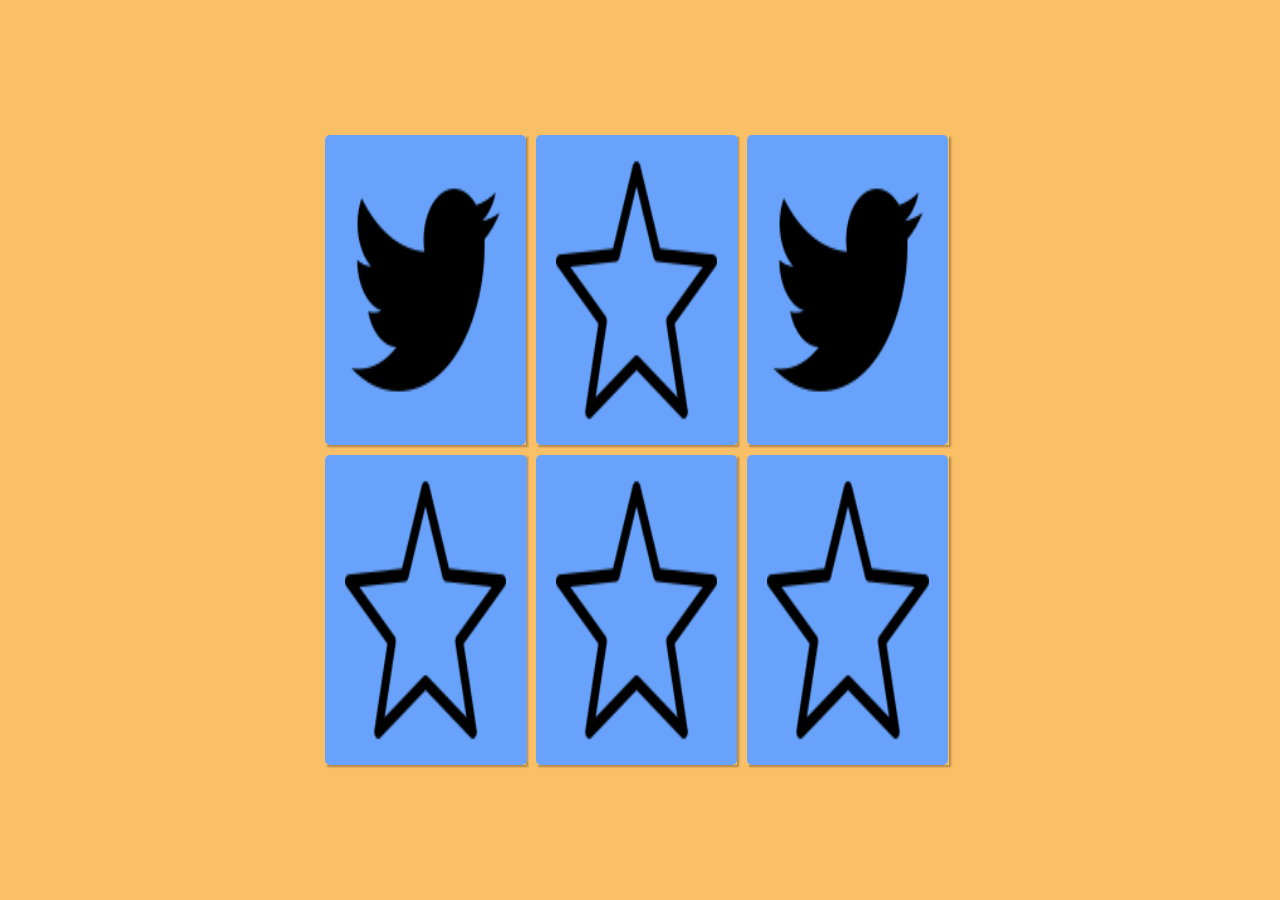
==== game1.html @ 06569187 "first commit" ====
<!DOCTYPE html>
<html lang="en">
  <head>
    <meta charset="UTF-8" />
    <meta http-equiv="X-UA-Compatible" content="IE=edge" />
    <meta name="viewport" content="width=device-width, initial-scale=1.0" />
    <link rel="stylesheet" href="./CSS/reset.css" />
    <link rel="stylesheet" href="./CSS/style.css" />
    <link rel="stylesheet" href="./CSS/game1.css" />
    <title>Memory game easy</title>
  </head>
  <body>
    <section class="memory_game">
      <div class="memory_card" data-framework="n1">
        <img class="front" src="./Images/img_1.png" alt="image_1" />
        <img class="back" src="./Images/img_twitter.png" alt="image_star" />
      </div>
      <div class="memory_card" data-framework="n1">
        <img class="front" src="./Images/img_1.png" alt="image_1" />
        <img class="back" src="./Images/img_twitter.png" alt="image_star" />
      </div>
      <div class="memory_card" data-framework="n2">
        <img class="front" src="./Images/img_2.png" alt="image_2" />
        <img class="back" src="./Images/img_star.png" alt="image_star" />
      </div>
      <div class="memory_card" data-framework="n2">
        <img class="front" src="./Images/img_2.png" alt="image_2" />
        <img class="back" src="./Images/img_star.png" alt="image_star" />
      </div>
      <div class="memory_card" data-framework="n3">
        <img class="front" src="./Images/img_3.png" alt="image_3" />
        <img class="back" src="./Images/img_star.png" alt="image_star" />
      </div>
      <div class="memory_card" data-framework="n3">
        <img class="front" src="./Images/img_3.png" alt="image_3" />
        <img class="back" src="./Images/img_star.png" alt="image_star" />
      </div>
    </section>

    <script src="./JavaScript/jquery-3.6.0.min.js"></script>
    <script src="./JavaScript/script.js"></script>
  </body>
</html>
---- CSS/style.css ----
* {
  padding: 0;
  margin: 0;
  box-sizing: border-box;
}

body {
  height: 100vh;
  display: flex;
}

.memory_game {
  width: 640px;
  height: 640px;
  margin: auto;
  display: flex;
  flex-wrap: wrap;
  perspective: 1000px;
}

.memory_card {
  margin: 5px;
  position: relative;
  box-shadow: 2px 2px 2px rgba(0, 0, 0, 0.3);
  transform: scale(1);
  transform-style: preserve-3d;
  transition: 0.7s;
}

.memory_card:active {
  transform: scale(0.95);
  transition: 0.1s;
}

.front {
  transform: rotateY(180deg);
}

.front,
.back {
  width: 100%;
  height: 100%;
  padding: 20px;
  position: absolute;
  border-radius: 5px;
  backface-visibility: hidden;
}

.flip {
  transform: rotateY(180deg);
}
---- CSS/game1.css ----
body {
  background: #fac068;
}

.memory_card {
  width: calc(33% - 10px);
  height: calc(50% - 10px);
}

.front,
.back {
  background: #68A2FA;
}
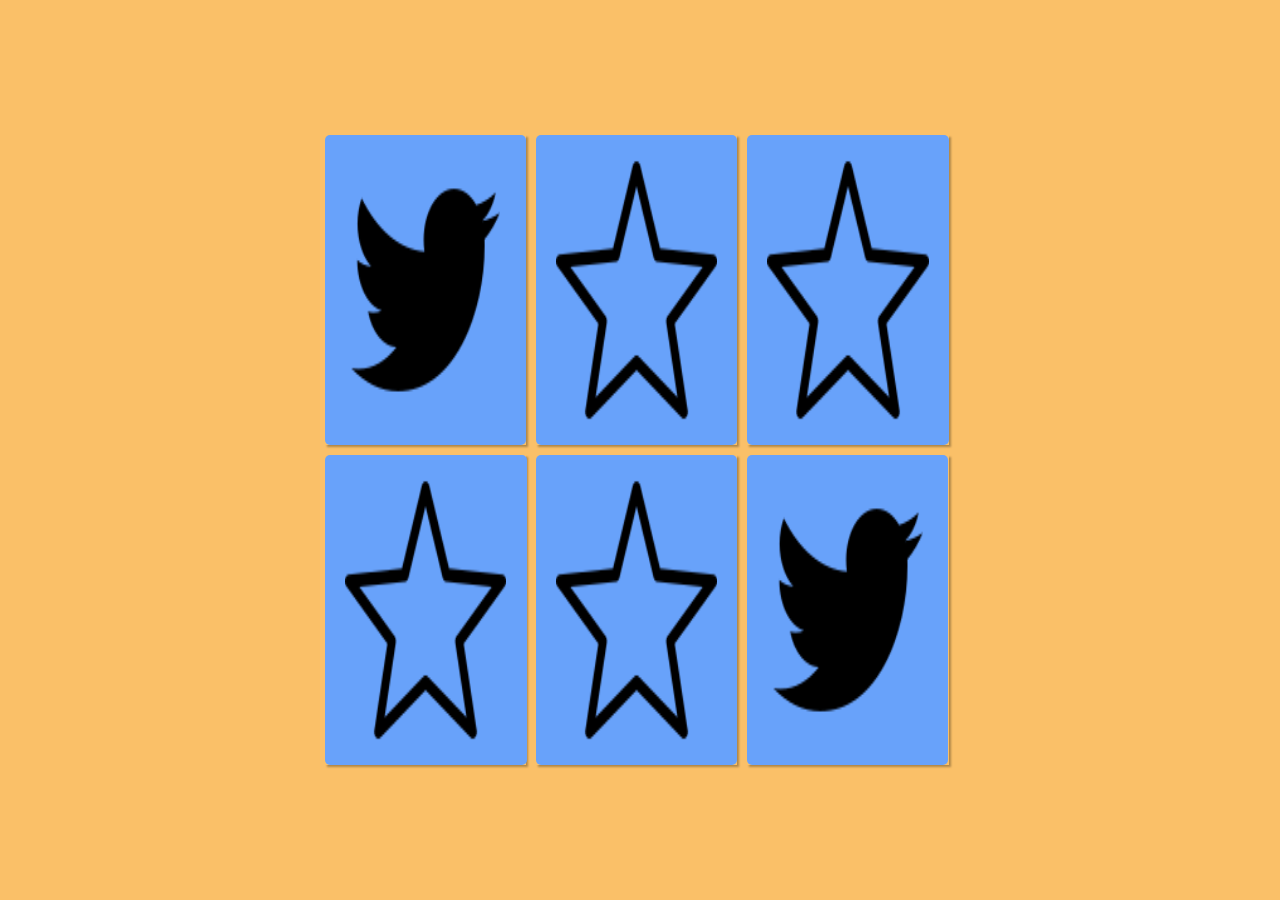
==== commit c2315c88: "I made top page and ending page." ====
--- a/game1.html
+++ b/game1.html
@@ -5,7 +5,7 @@
     <meta http-equiv="X-UA-Compatible" content="IE=edge" />
     <meta name="viewport" content="width=device-width, initial-scale=1.0" />
     <link rel="stylesheet" href="./CSS/reset.css" />
-    <link rel="stylesheet" href="./CSS/style.css" />
+    <link rel="stylesheet" href="./CSS/game.css" />
     <link rel="stylesheet" href="./CSS/game1.css" />
     <title>Memory game easy</title>
   </head>
--- a/CSS/game.css
+++ b/CSS/game.css
@@ -0,0 +1,52 @@
+* {
+  padding: 0;
+  margin: 0;
+  box-sizing: border-box;
+}
+
+body {
+  height: 100vh;
+  display: flex;
+}
+
+.memory_game {
+  width: 640px;
+  height: 640px;
+  margin: auto;
+  display: flex;
+  flex-wrap: wrap;
+  perspective: 1000px;
+}
+
+.memory_card {
+  margin: 5px;
+  position: relative;
+  box-shadow: 2px 2px 2px rgba(0, 0, 0, 0.3);
+  transform: scale(1);
+  transform-style: preserve-3d;
+  transition: 0.7s;
+}
+
+.memory_card:active {
+  transform: scale(0.95);
+  transition: 0.1s;
+}
+
+.front {
+  transform: rotateY(180deg);
+}
+
+.front,
+.back {
+  width: 100%;
+  height: 100%;
+  padding: 20px;
+  position: absolute;
+  border-radius: 5px;
+  backface-visibility: hidden;
+}
+
+.flip {
+  transform: rotateY(180deg);
+}
+
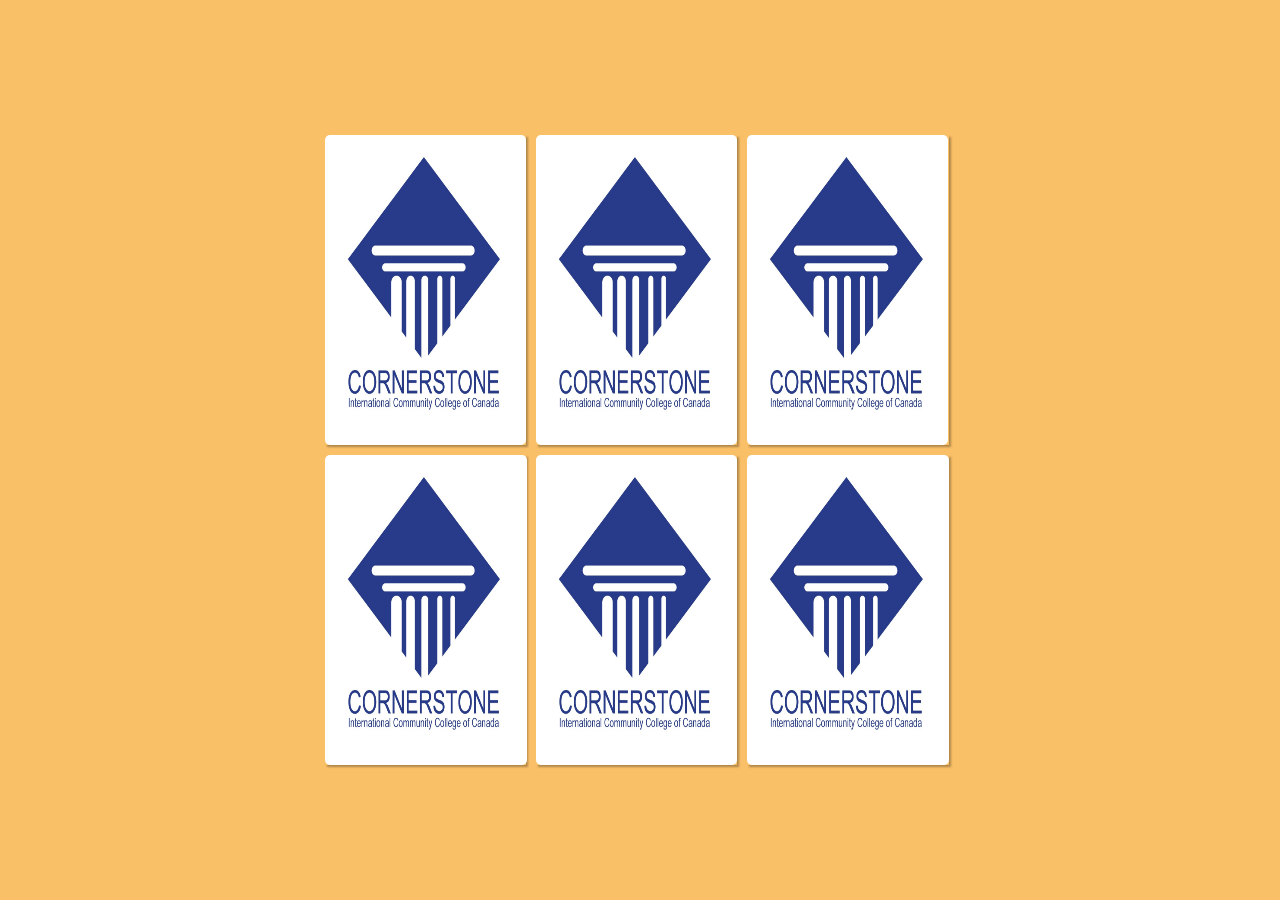
==== commit 789e0aec: "up to date images" ====
--- a/game1.html
+++ b/game1.html
@@ -12,28 +12,28 @@
   <body>
     <section class="memory_game">
       <div class="memory_card" data-framework="n1">
-        <img class="front" src="./Images/img_1.png" alt="image_1" />
-        <img class="back" src="./Images/img_twitter.png" alt="image_star" />
+        <img class="front" src="./Images/img_js.png" alt="image_1" />
+        <img class="back" src="./Images/img_ciccc.jpg" alt="image_ciccc" />
       </div>
       <div class="memory_card" data-framework="n1">
-        <img class="front" src="./Images/img_1.png" alt="image_1" />
-        <img class="back" src="./Images/img_twitter.png" alt="image_star" />
+        <img class="front" src="./Images/img_js.png" alt="image_1" />
+        <img class="back" src="./Images/img_ciccc.jpg" alt="image_ciccc" />
       </div>
       <div class="memory_card" data-framework="n2">
-        <img class="front" src="./Images/img_2.png" alt="image_2" />
-        <img class="back" src="./Images/img_star.png" alt="image_star" />
+        <img class="front" src="./Images/img_html.png" alt="image_2" />
+        <img class="back" src="./Images/img_ciccc.jpg" alt="image_ciccc" />
       </div>
       <div class="memory_card" data-framework="n2">
-        <img class="front" src="./Images/img_2.png" alt="image_2" />
-        <img class="back" src="./Images/img_star.png" alt="image_star" />
+        <img class="front" src="./Images/img_html.png" alt="image_2" />
+        <img class="back" src="./Images/img_ciccc.jpg" alt="image_ciccc" />
       </div>
       <div class="memory_card" data-framework="n3">
-        <img class="front" src="./Images/img_3.png" alt="image_3" />
-        <img class="back" src="./Images/img_star.png" alt="image_star" />
+        <img class="front" src="./Images/img_css.png" alt="image_3" />
+        <img class="back" src="./Images/img_ciccc.jpg" alt="image_ciccc" />
       </div>
       <div class="memory_card" data-framework="n3">
-        <img class="front" src="./Images/img_3.png" alt="image_3" />
-        <img class="back" src="./Images/img_star.png" alt="image_star" />
+        <img class="front" src="./Images/img_css.png" alt="image_3" />
+        <img class="back" src="./Images/img_ciccc.jpg" alt="image_ciccc" />
       </div>
     </section>
 
--- a/CSS/game1.css
+++ b/CSS/game1.css
@@ -7,7 +7,12 @@
   height: calc(50% - 10px);
 }
 
-.front,
+.front {
+  background: #ffffff;
+}
+
 .back {
-  background: #68A2FA;
+  width: auto;
+  height: 100%;
+  background: #ffffff;
 }